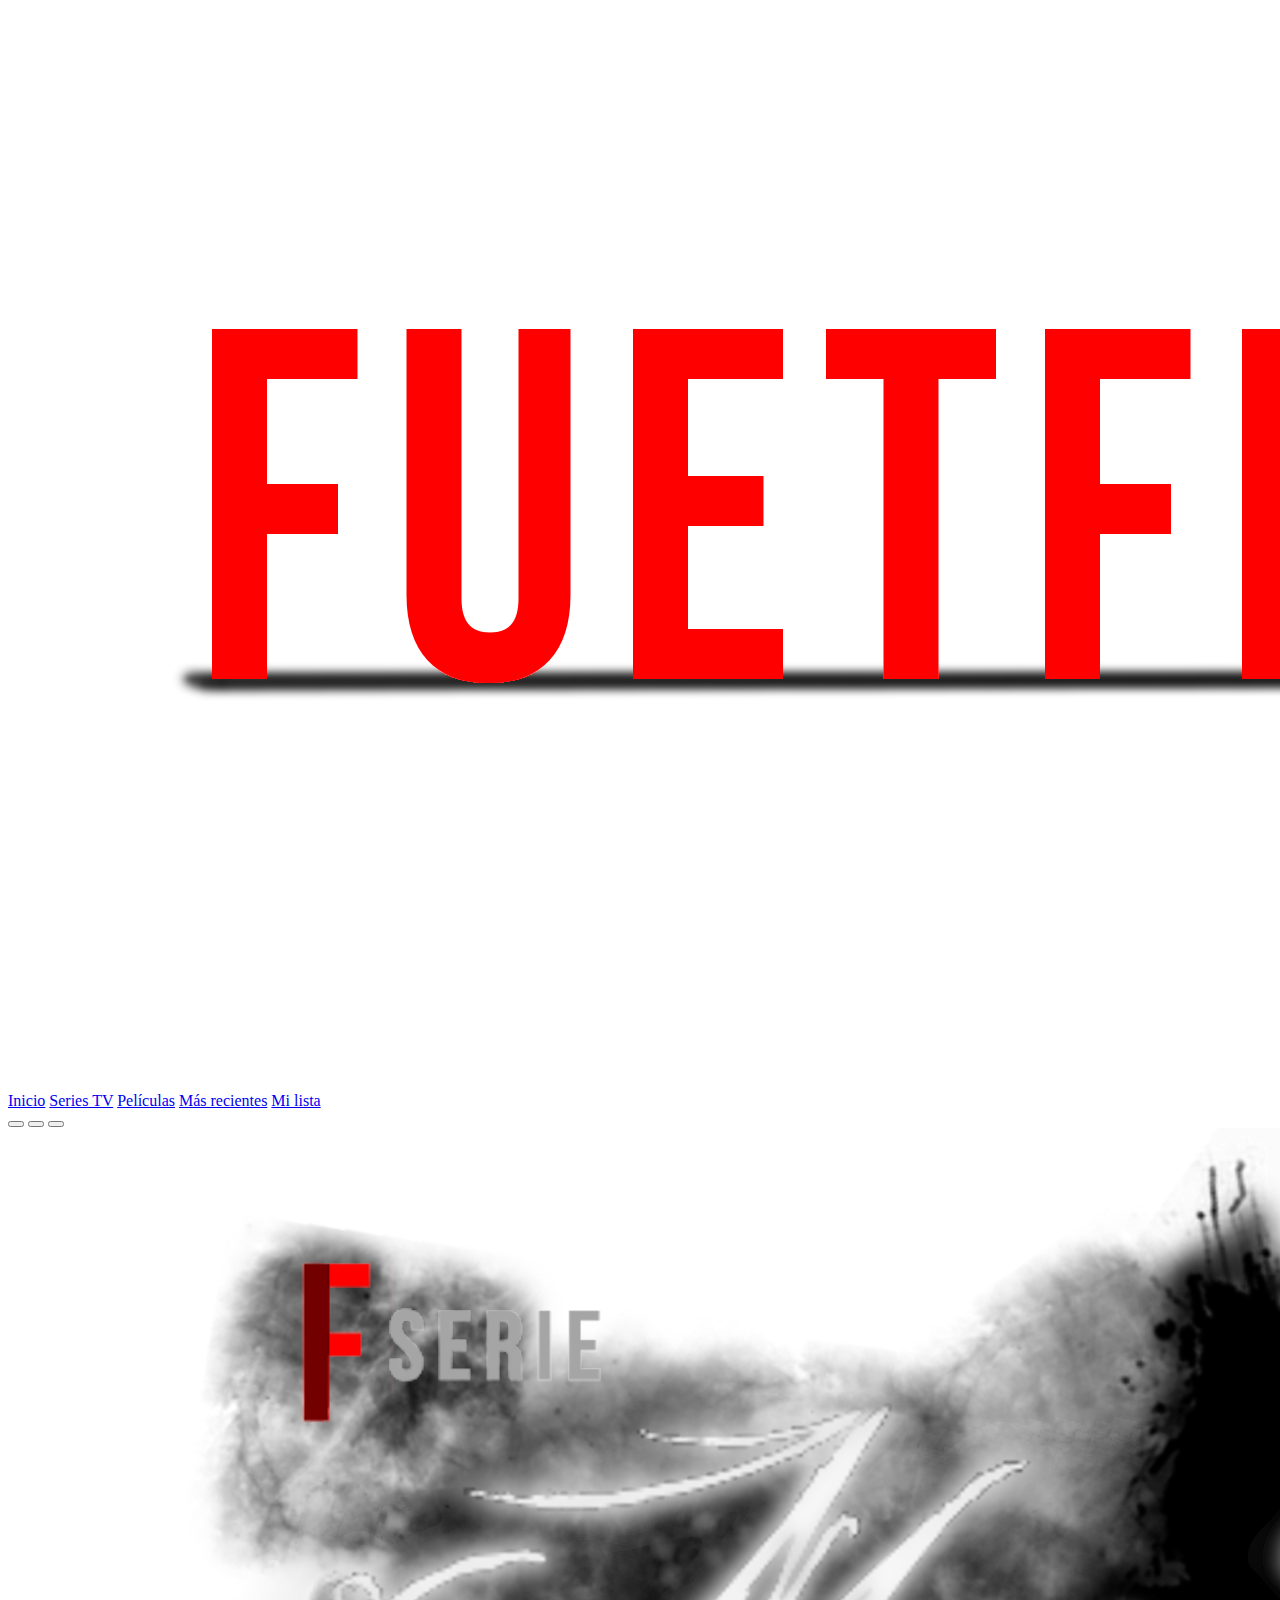
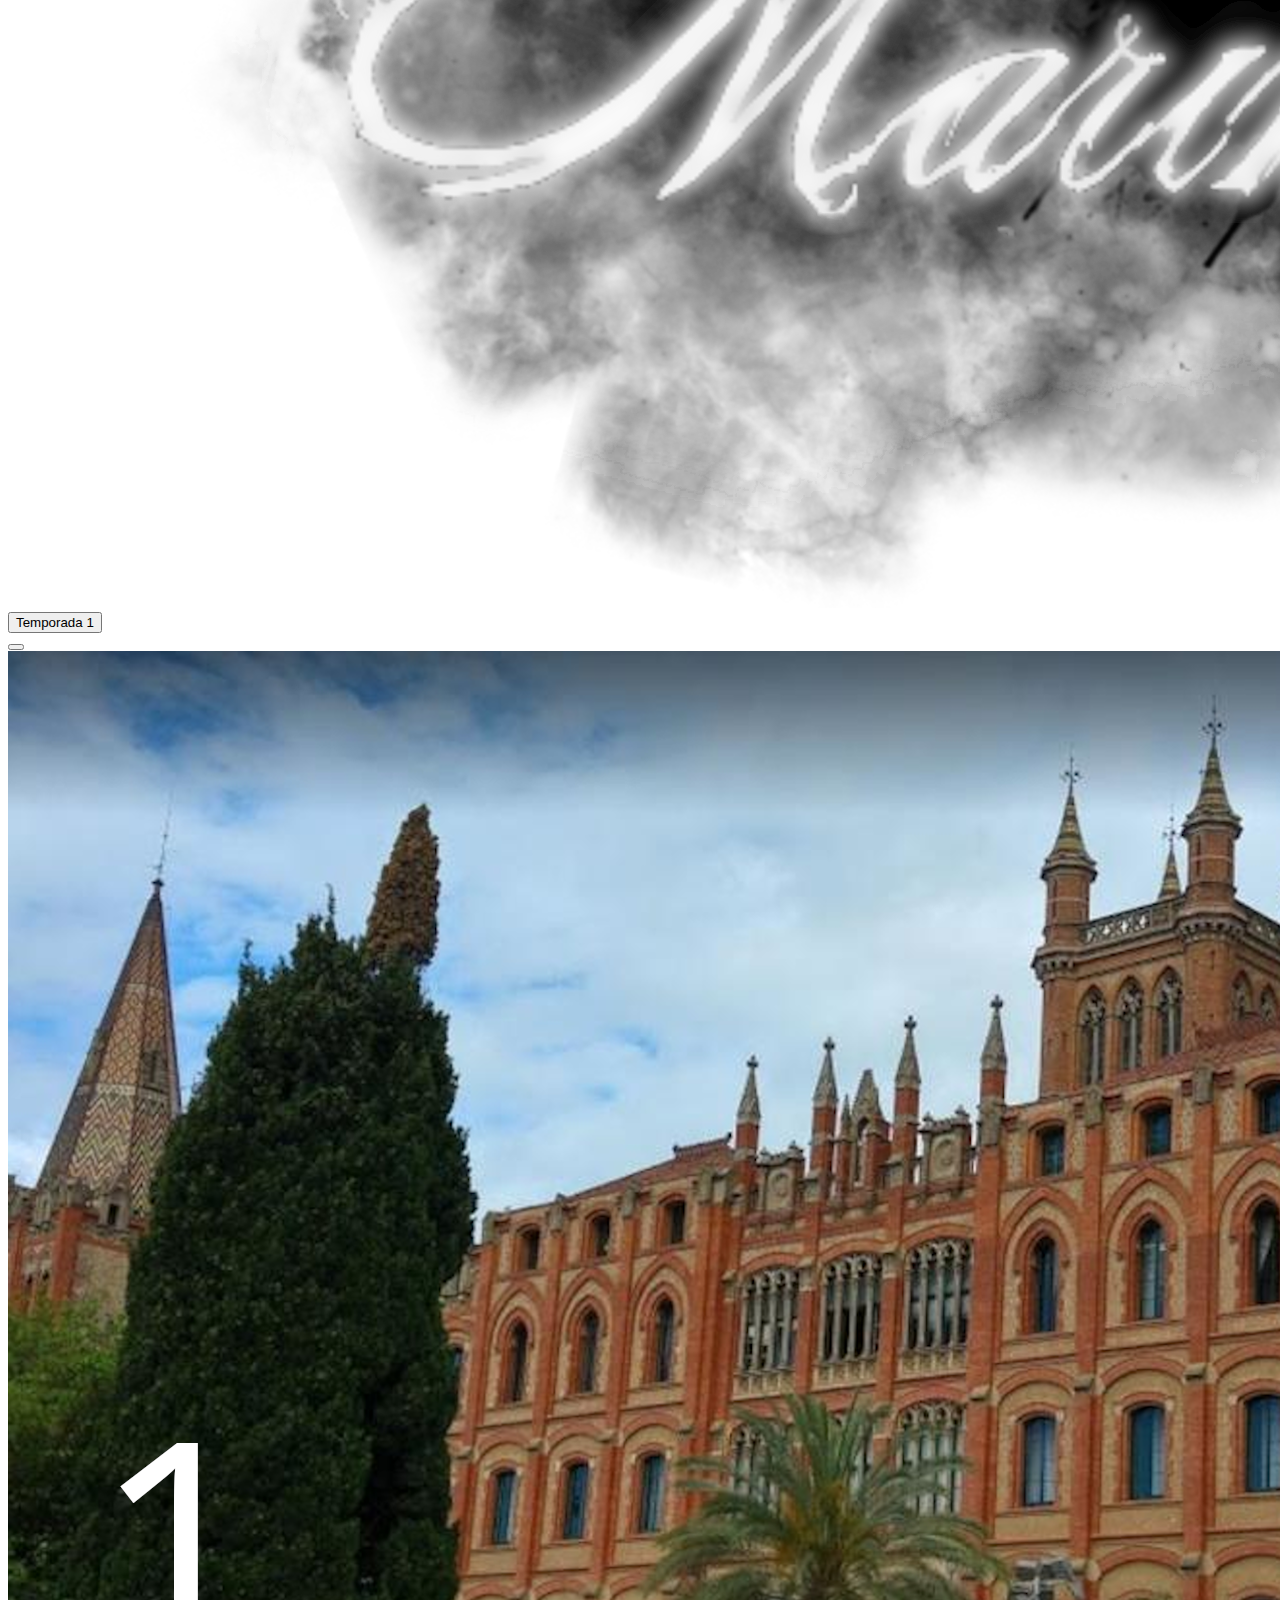
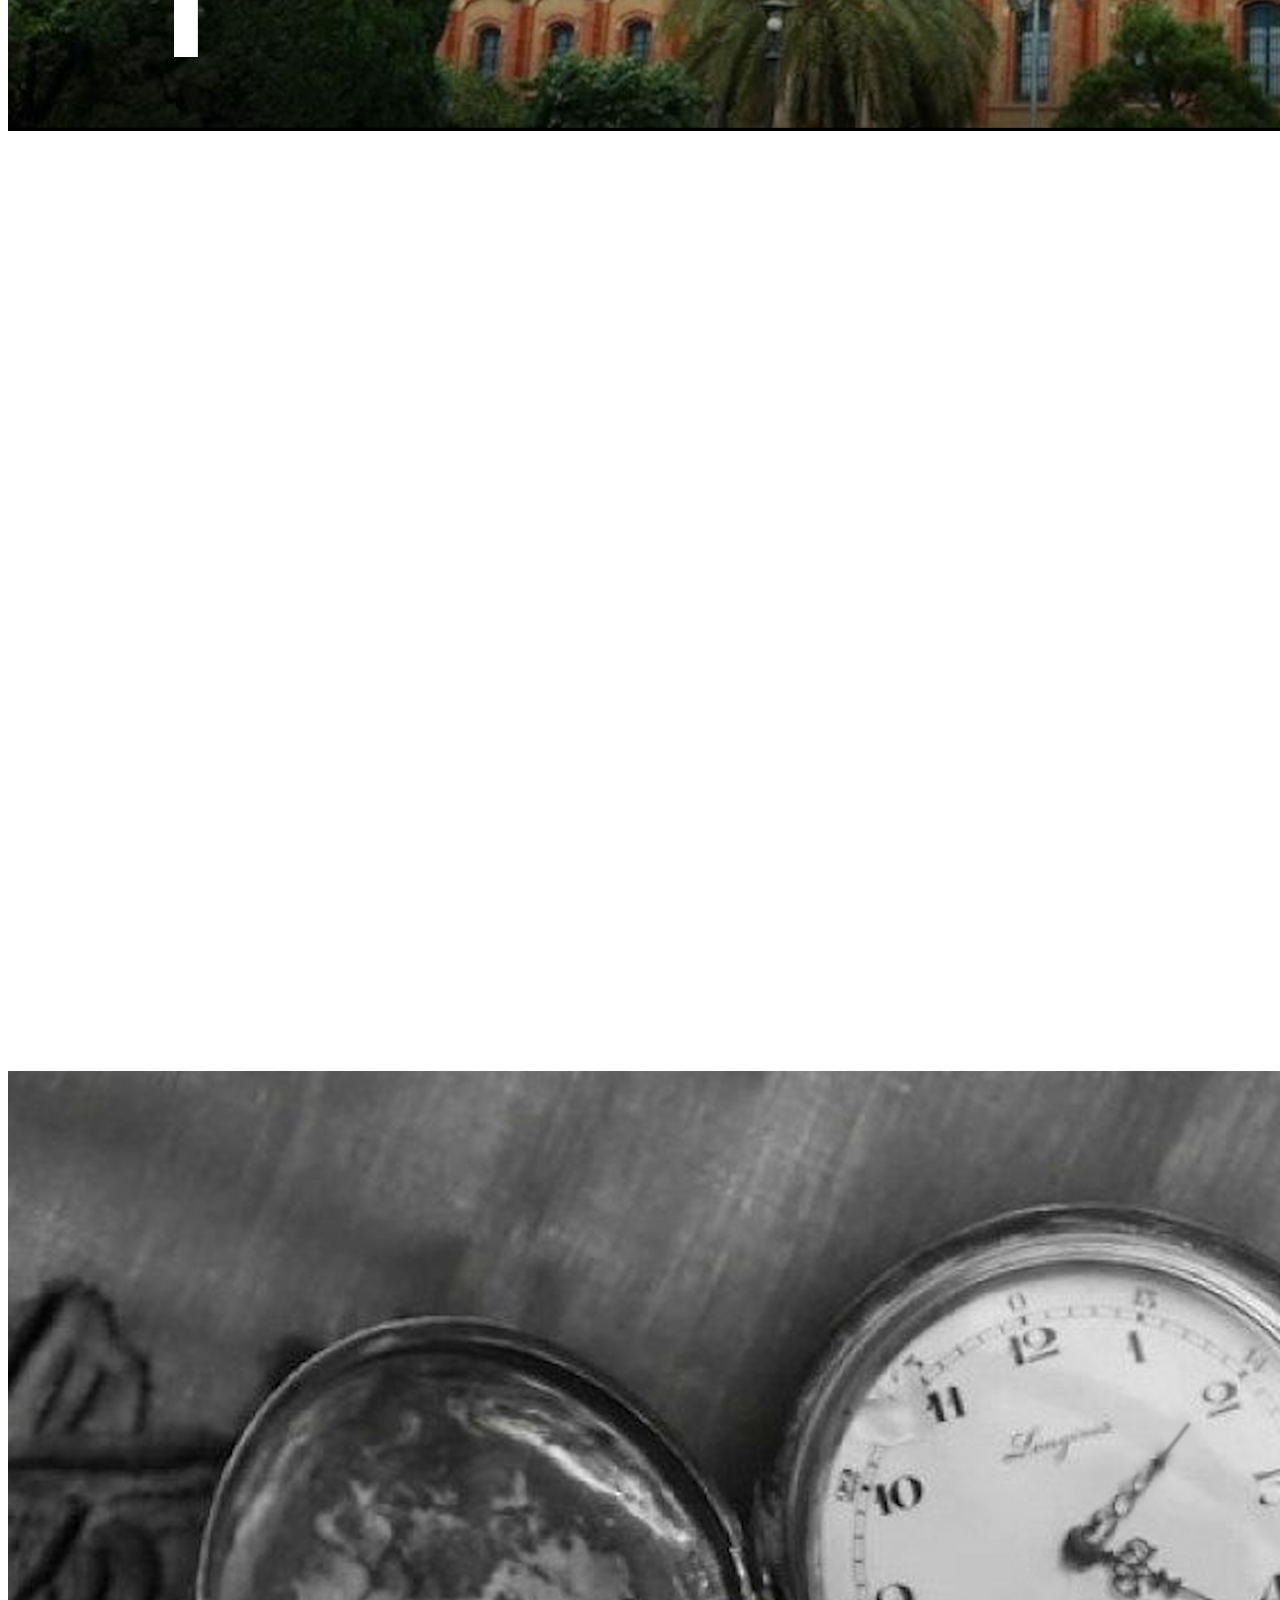
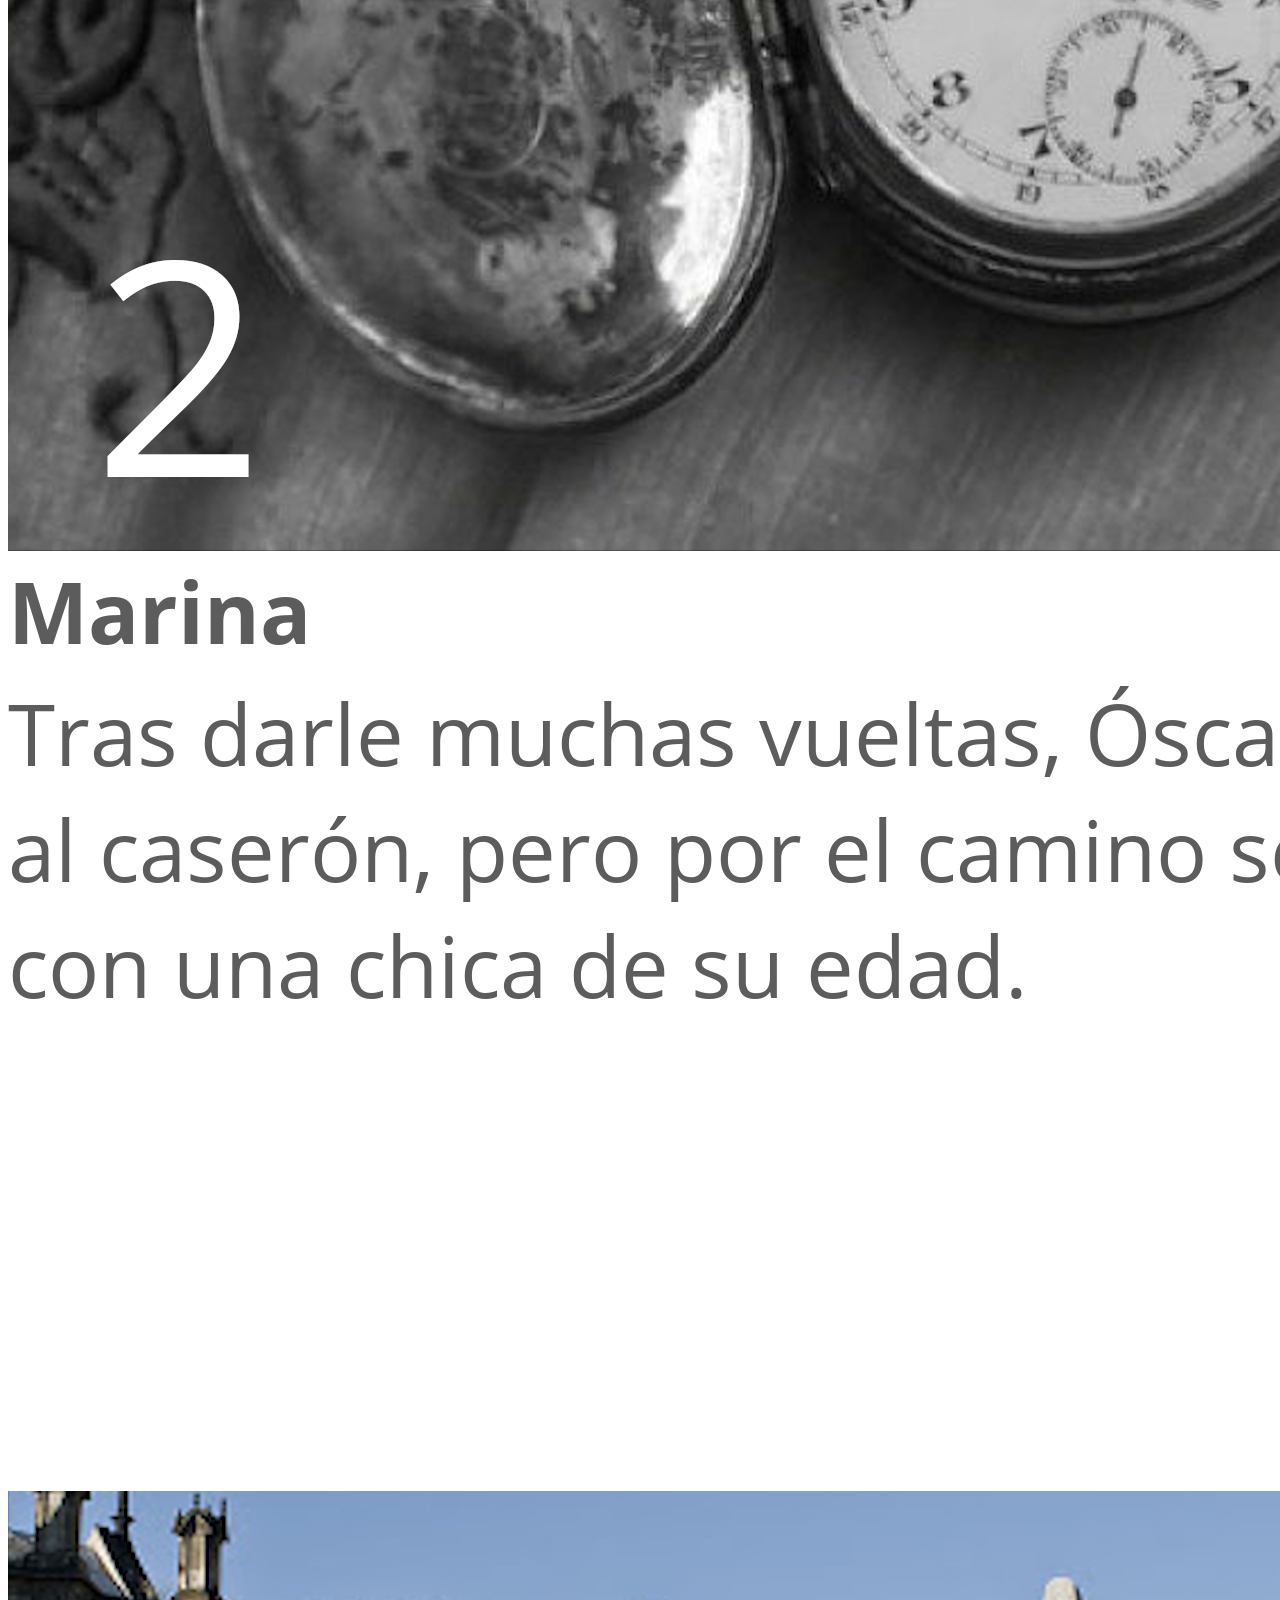
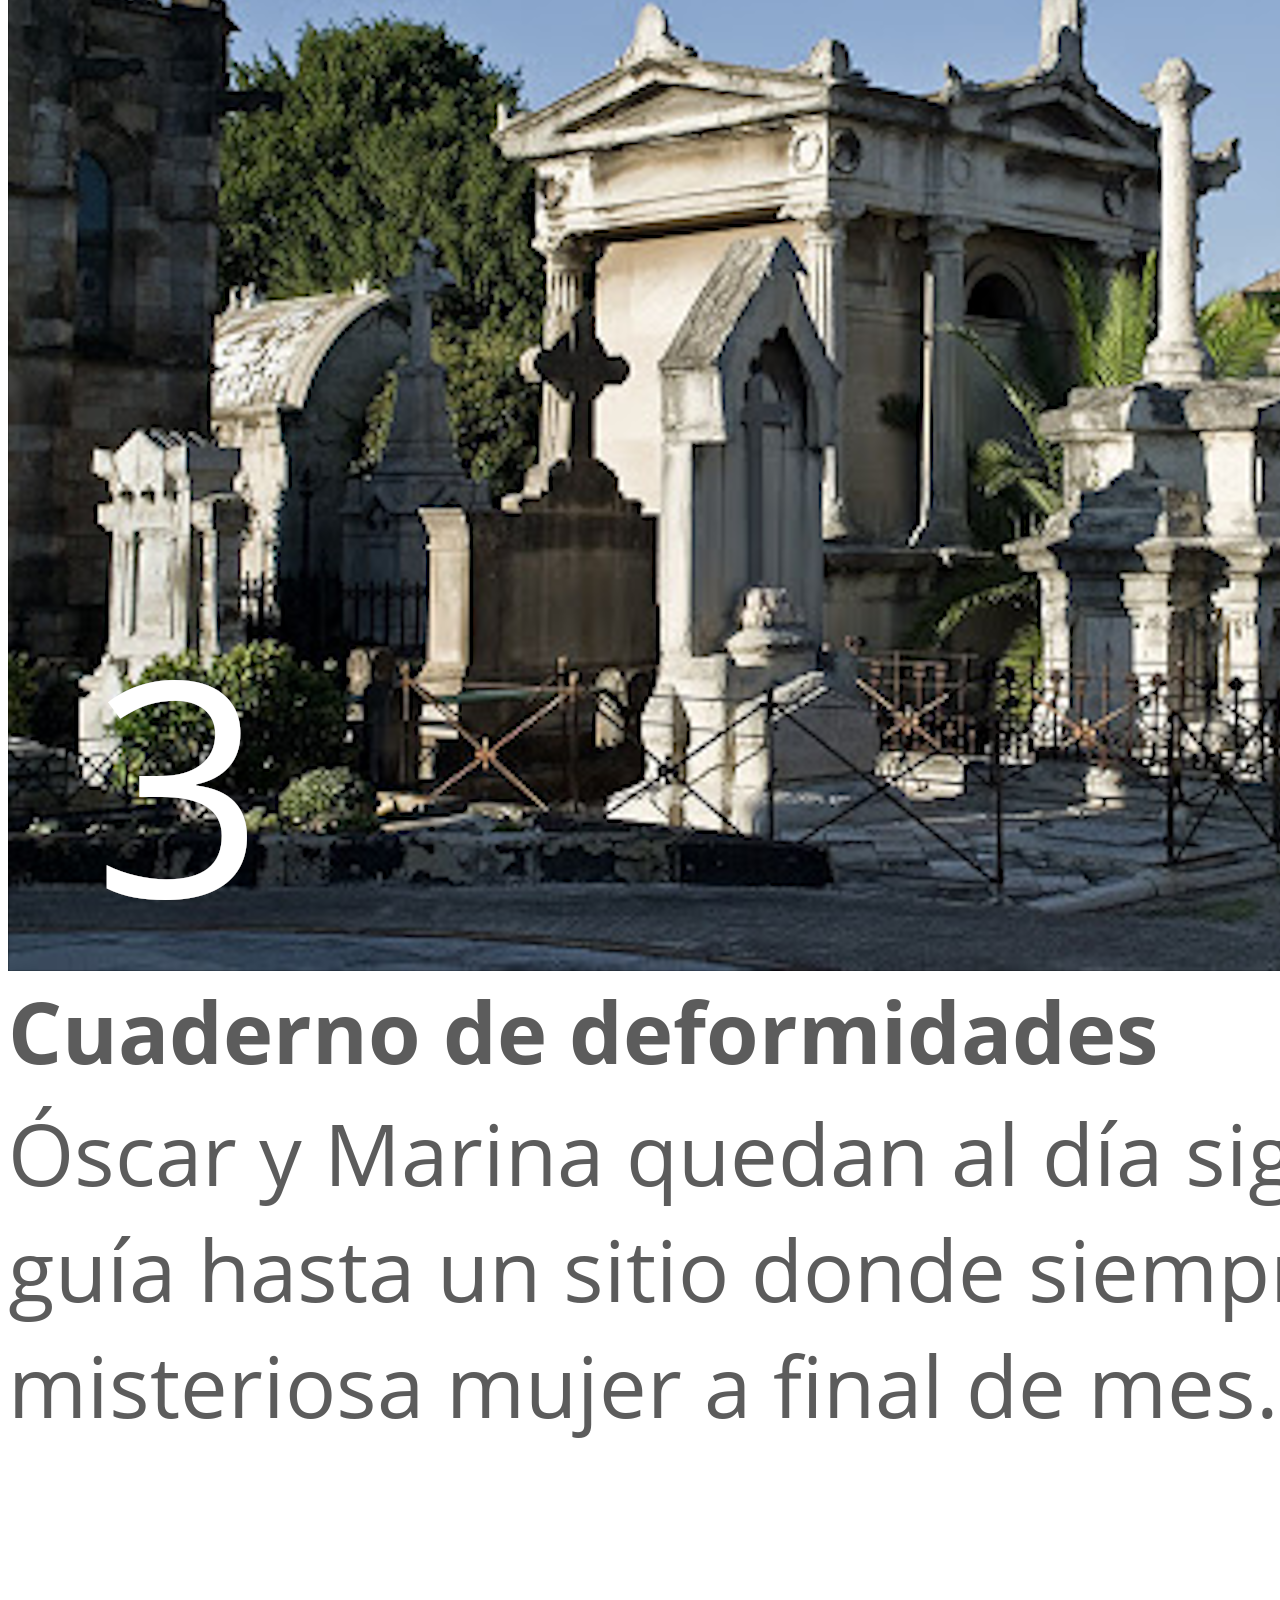
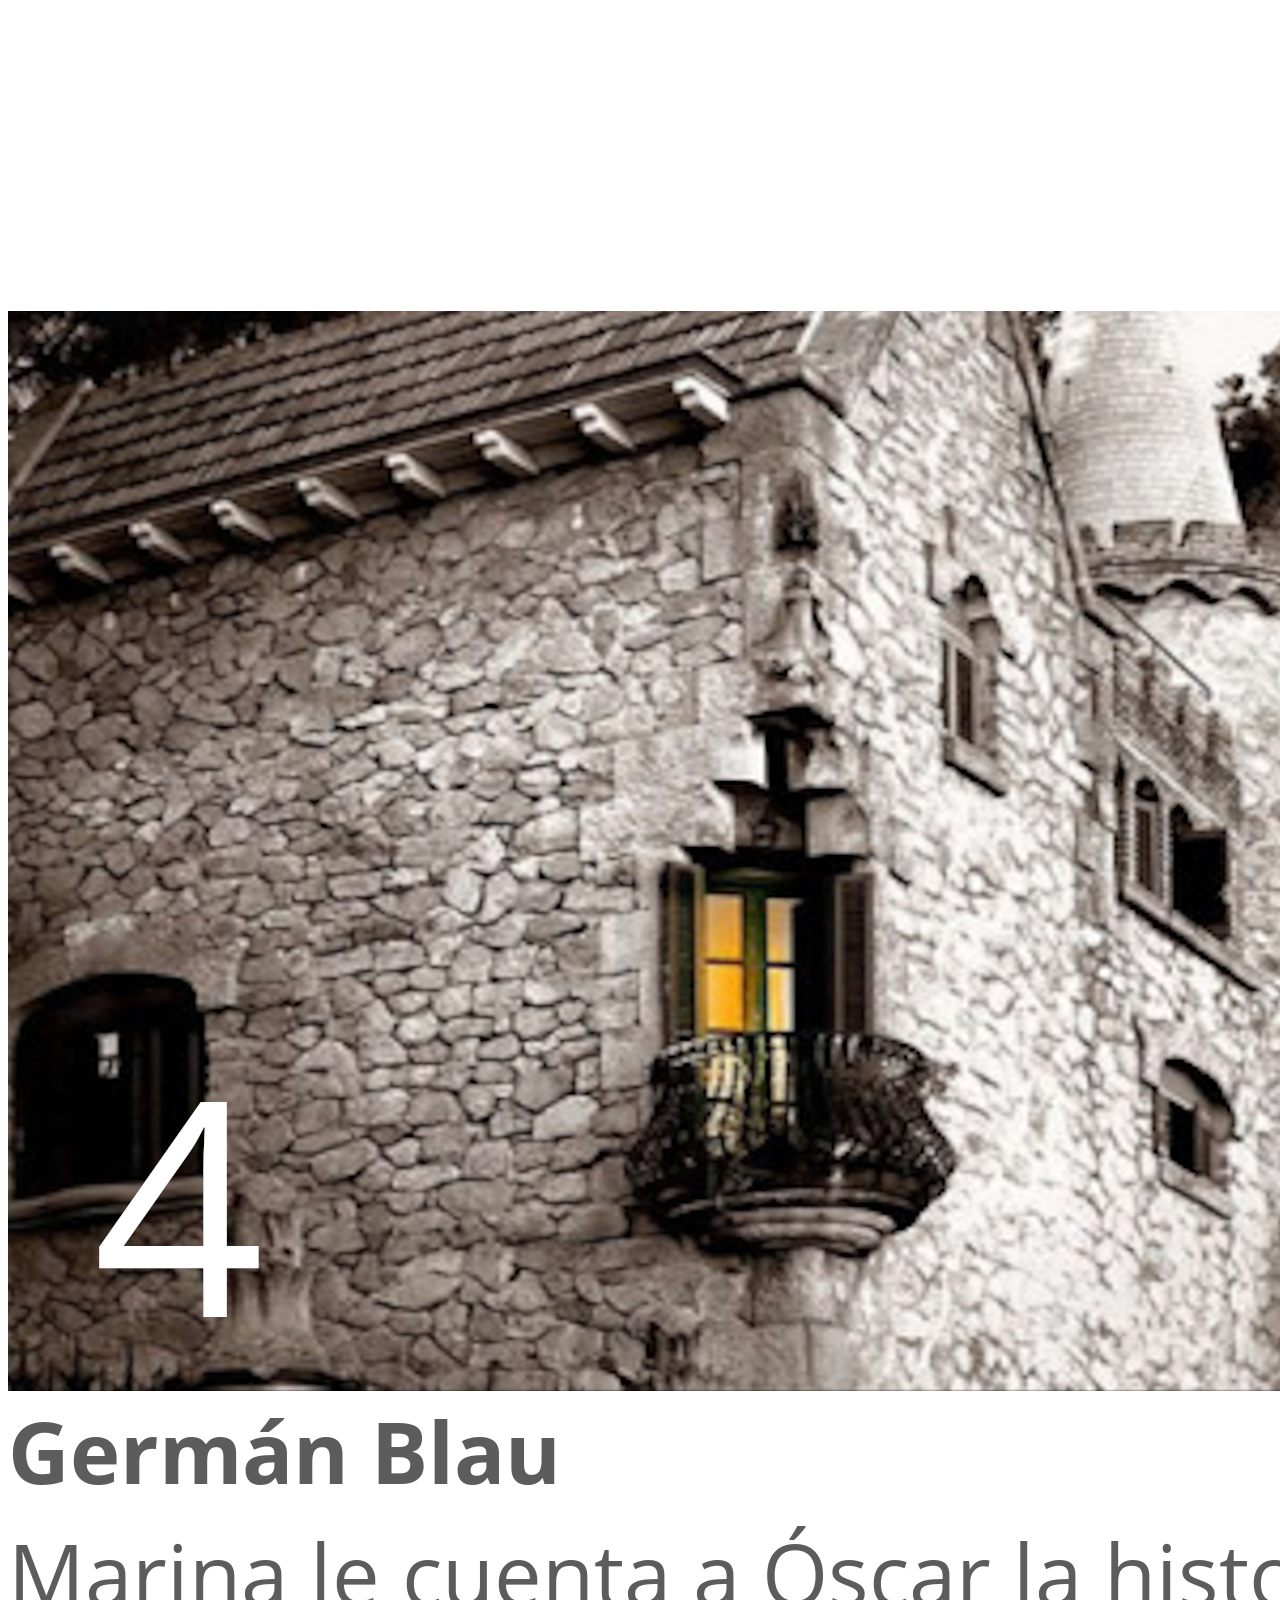
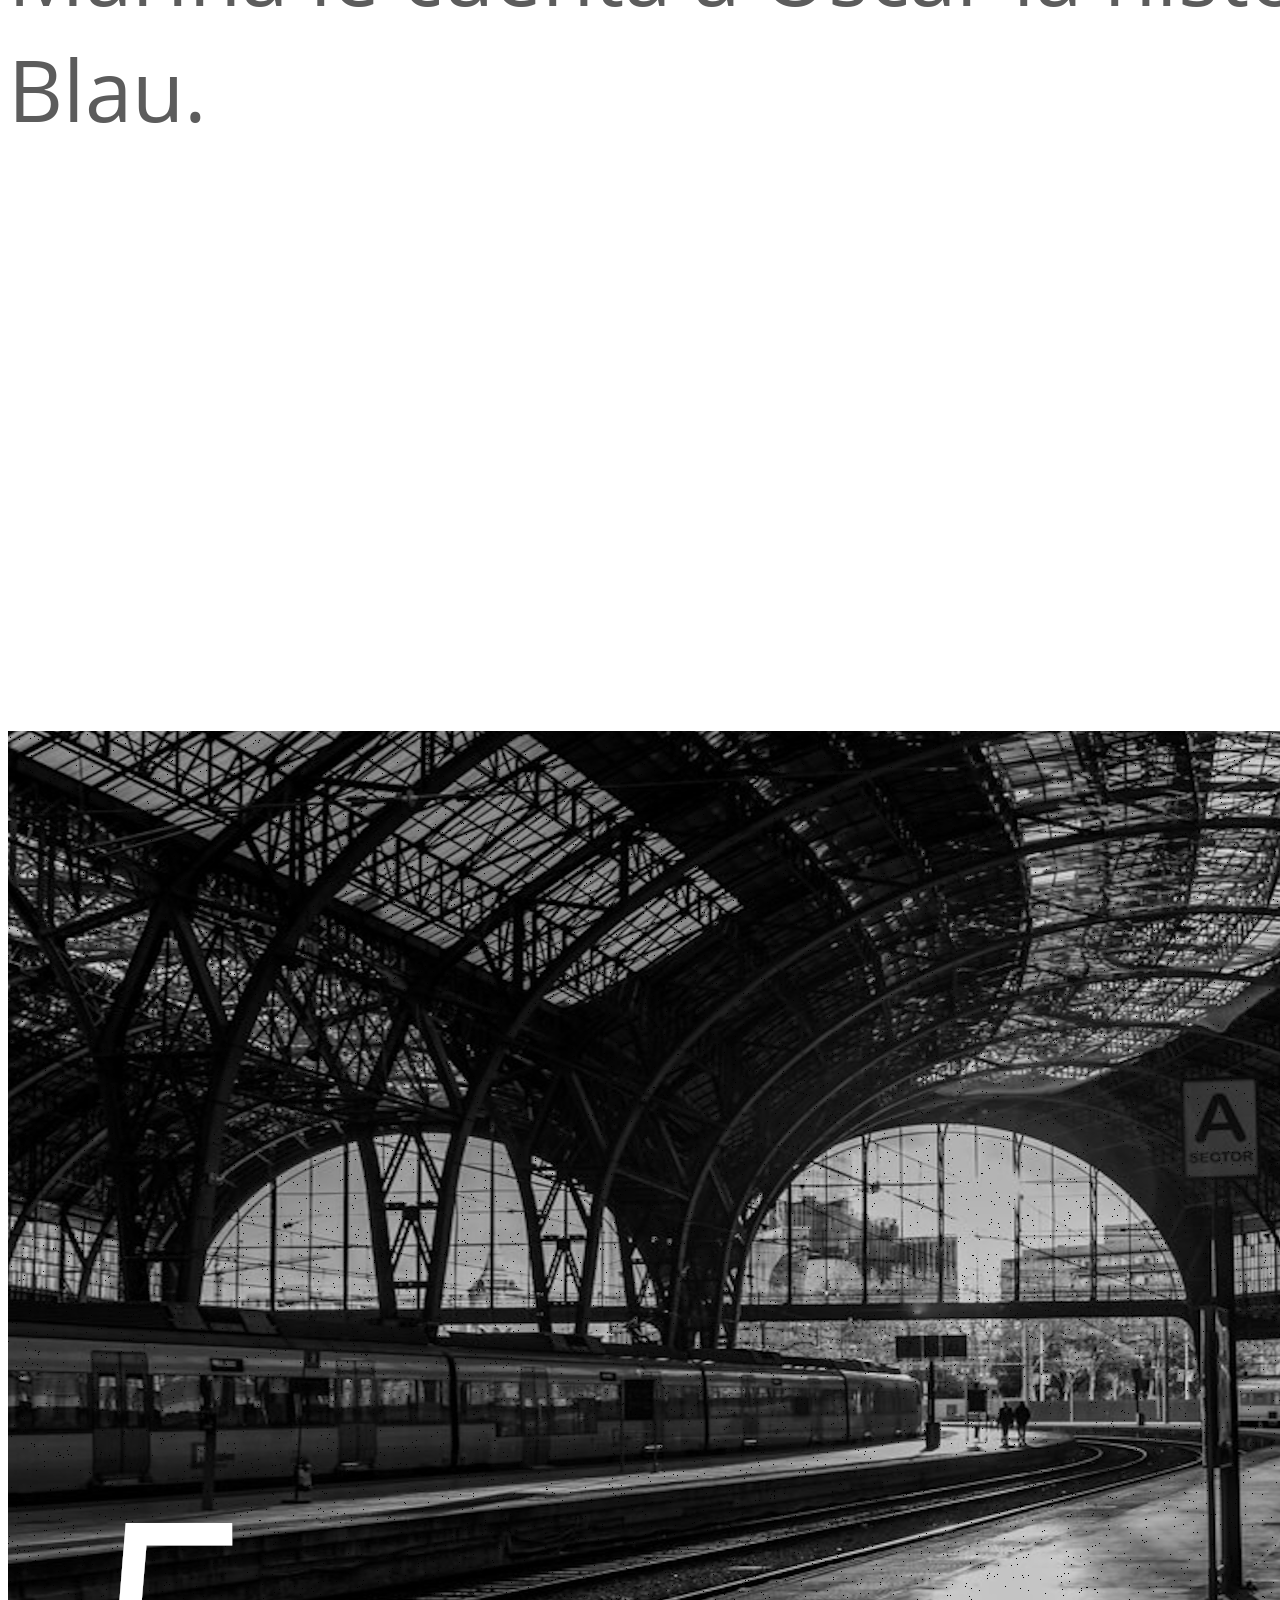
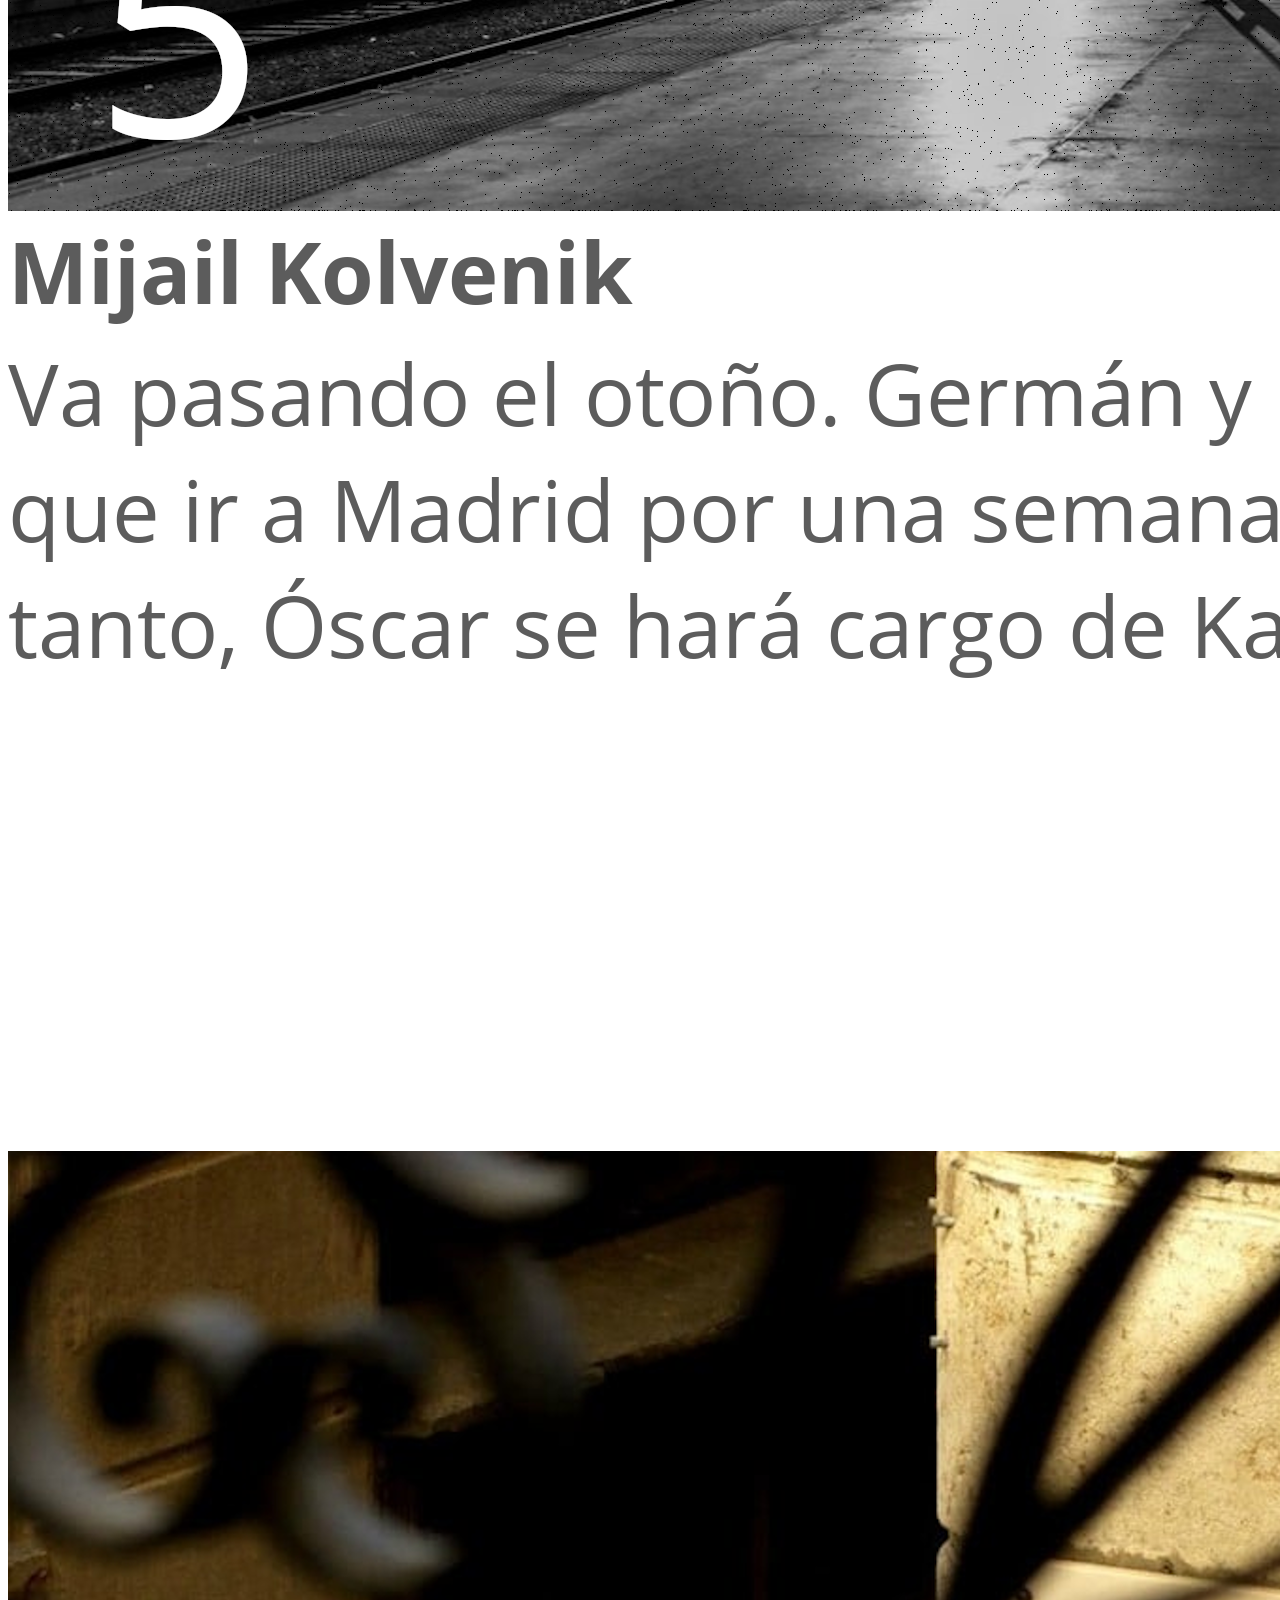
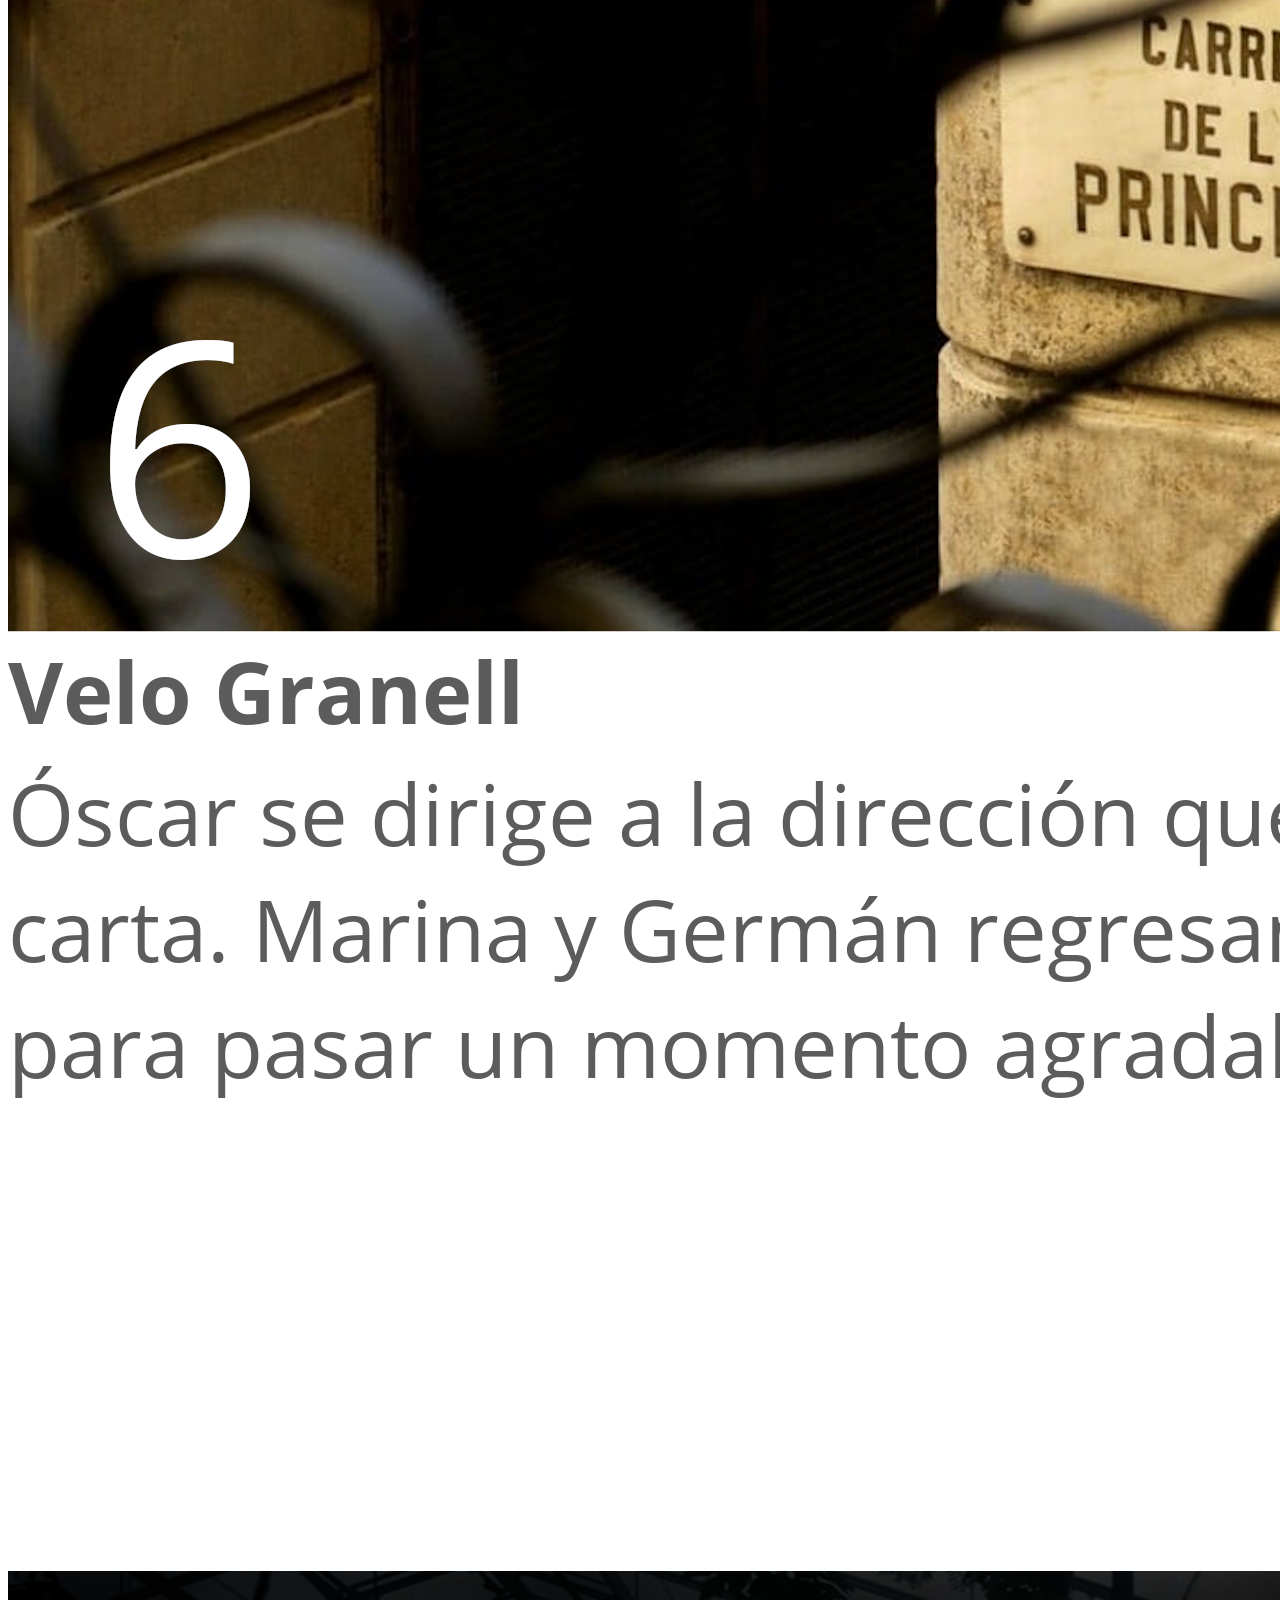
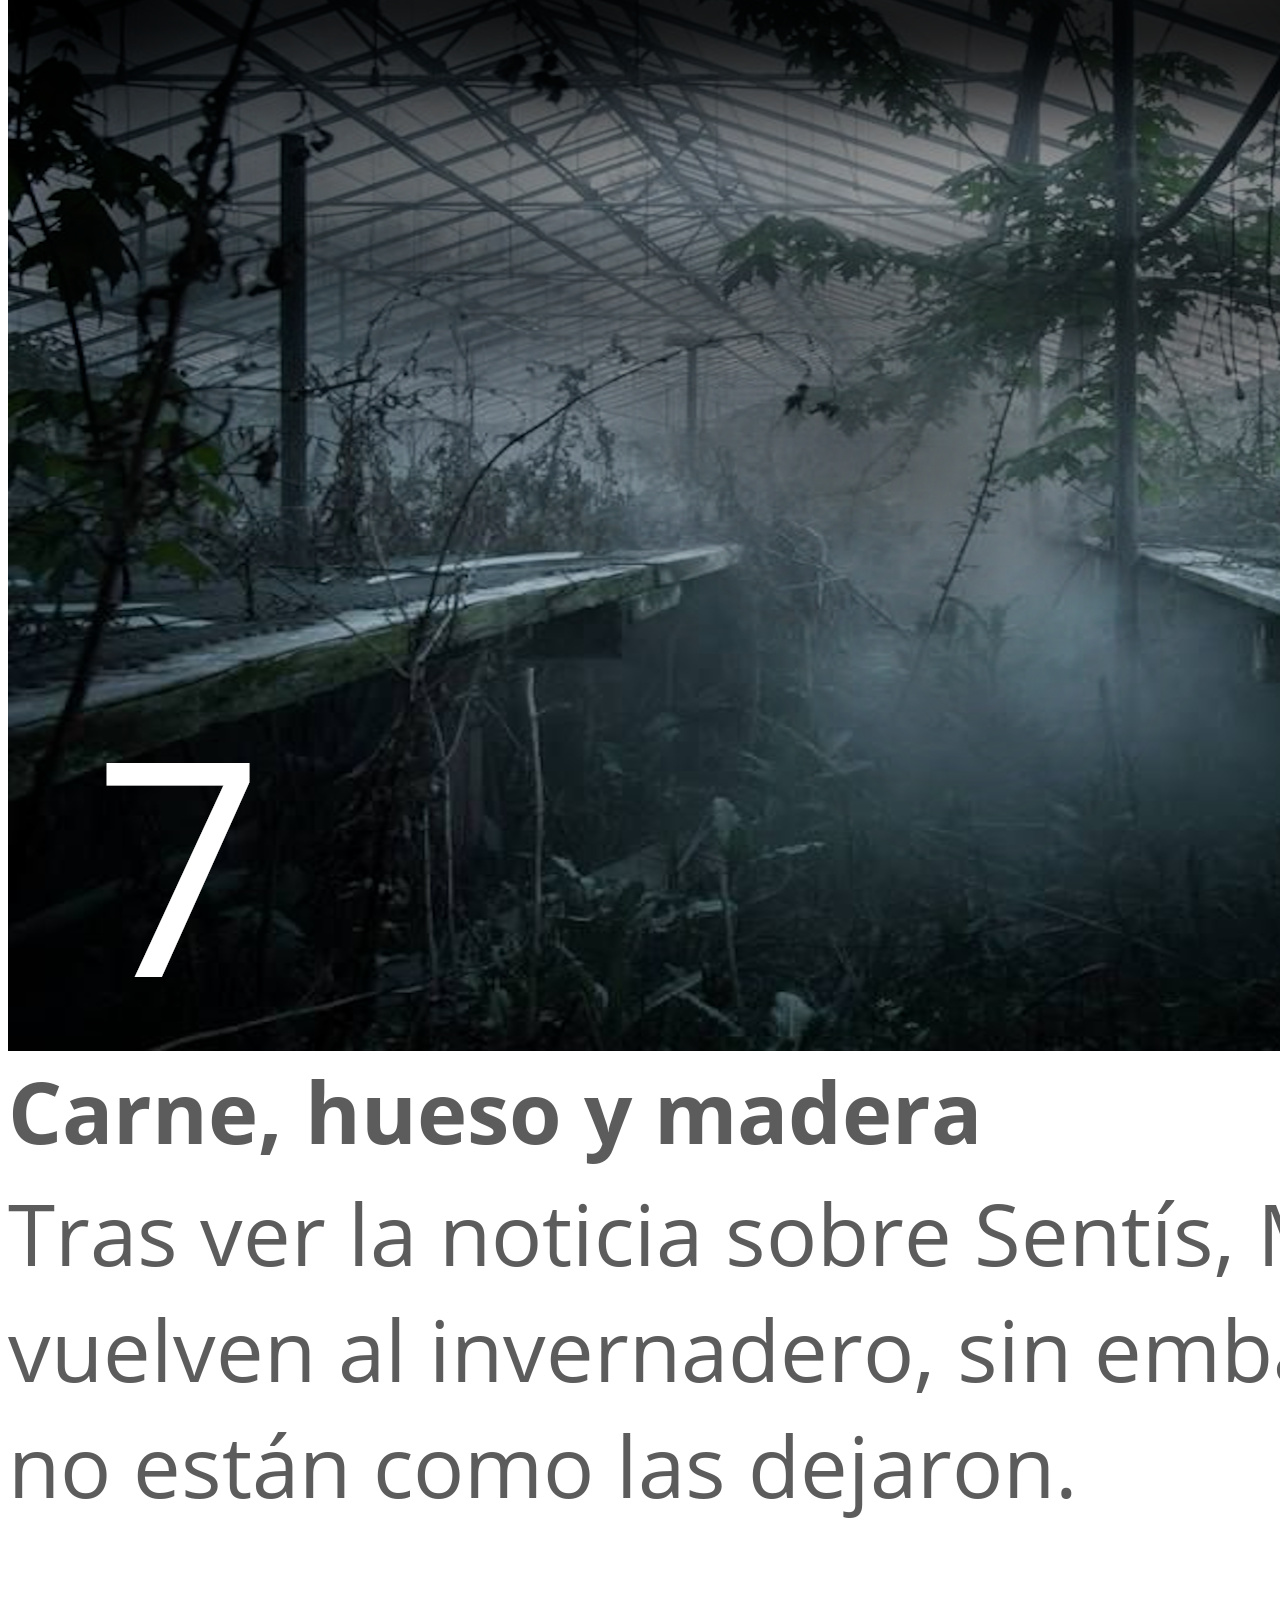
==== episodios.html @ 3a5ef13e "first commit" ====
<!DOCTYPE html>
<html lang="en">
    <head>
        <meta charset="UTF-8">
        <meta name="viewport" content="width=device-width, initial-scale=1.0">
        <title>Fuetflix</title>
        <link rel="stylesheet" href="css/estilos.css">
        <link rel="icon" href="img/favicon.ico">
    </head>
    <body>
        <header>
                <div class="contenedor">
                    <img src="img/Fuetflix.png" class="fuetflix">
                    <nav class="nav1">
                        <a href="inicio.html">Inicio</a>
                        <a class="activo" href="#">Series TV</a>
                        <a href="#">Películas</a>
                        <a href="#">Más recientes</a>
                        <a href="#">Mi lista</a>
                    </nav>
                    <nav>
                        <button role="button" class="boton"><i class="fas fa-search"></i></button>
                        <button role="button" class="boton"><i class="fas fa-gift"></i></button>
                        <button role="button" class="boton"><i class="fas fa-bell"></i></button>
                    </nav>
                </div>
        </header>
        <main>
            <div class="episodios">
                <div class=contenedor>
                    <img src="img/TituloMarina2.png">
                    <nav>
                        <a href="#"><button role="button" class="boton">Temporada 1<i class="fas fa-sort-down"></i></button></a>
                    </nav>
                    <div class="episodios-contenedor">
                        <div class="contenedor-principal">
                            <button role="button" id="flecha-izquierda" class="flecha-izquierda"><i class="fas fa-angle-left"></i></button>
            
                            <div class="contenedor-carousel">
                                <div class="carousel">
                                    <div class="capitulo">
                                        <a href="#"><img src="img/1.png" alt=""></a>
                                    </div>
                                    <div class="capitulo">
                                        <a href="#"><img src="img/2.png" alt=""></a>
                                    </div>
                                    <div class="capitulo">
                                        <a href="#"><img src="img/3.png" alt=""></a>
                                    </div>
                                    <div class="capitulo">
                                        <a href="#"><img src="img/4.png" alt=""></a>
                                    </div>
                                    <div class="capitulo">
                                        <a href="#"><img src="img/5.png" alt=""></a>
                                    </div>
                                    <div class="capitulo">
                                        <a href="#"><img src="img/6.png" alt=""></a>
                                    </div>
                                    <div class="capitulo">
                                        <a href="#"><img src="img/7.png" alt=""></a>
                                    </div>
                                    <div class="capituo">
                                        <a href="#"><img src="img/8.png" alt=""></a>
                                    </div>
                                    <div class="capitulo">
                                        <a href="#"><img src="img/9.png" alt=""></a>
                                    </div>
                                    <div class="capitulo">
                                        <a href="#"><img src="img/10.png" alt=""></a>
                                    </div>
                                    <div class="capitulo">
                                        <a href="#"><img src="img/11.png" alt=""></a>
                                    </div>
                                    <div class="capitulo">
                                        <a href="#"><img src="img/12.png" alt=""></a>
                                    </div>
                                    <div class="capitulo">
                                        <a href="#"><img src="img/13.png" alt=""></a>
                                    </div>
                                    <div class="capitulo">
                                        <a href="#"><img src="img/14.png" alt=""></a>
                                    </div>
                                    <div class="capitulo">
                                        <a href="#"><img src="img/15.png" alt=""></a>
                                    </div>
                                </div>
                            </div>
            
                            <button role="button" id="flecha-derecha" class="flecha-derecha"><i class="fas fa-angle-right"></i></button>
                        </div>
                    </div>

                    <nav class="navegacion">
                        <ul>
                            <li><a href="masinformacion.html">MÁS INFORMACIÓN</a></li>
                            <li><a class= "activo "href="#">EPISODIOS</a></li>
                            <li><a href="trailer.html">TRÁILER</a></li>
                            <li><a href="similares.html">SIMILARES</a></li>
                            <li><a href="detalles.html">DETALLES</a></li>
                        </ul>
                    </nav>
                </div>
            </div>   
            <div class="peliculas-recomendadas contenedor">
                <div class="contenedor-titulo-controles">
                    <h3>Películas Recomendadas</h3>
                    <div class="indicadores"></div>
                </div>
    
                <div class="contenedor-principal">
                    <button role="button" id="flecha-izquierda" class="flecha-izquierda"><i class="fas fa-angle-left"></i></button>
    
                    <div class="contenedor-carousel">
                        <div class="carousel">
                            <div class="pelicula">
                                <a href="#"><img src="img/1917.jpg" alt=""></a>
                            </div>
                            <div class="pelicula">
                                <a href="#"><img src="img/badboys.jpg" alt=""></a>
                            </div>
                            <div class="pelicula">
                                <a href="#"><img src="img/starwars.jpg" alt=""></a>
                            </div>
                            <div class="pelicula">
                                <a href="#"><img src="img/lallamadasalvaje.jpg" alt=""></a>
                            </div>
                            <div class="pelicula">
                                <a href="#"><img src="img/cars.jpg" alt=""></a>
                            </div>
                            <div class="pelicula">
                                <a href="#"><img src="img/joker.jpg" alt=""></a>
                            </div>
                            <div class="pelicula">
                                <a href="#"><img src="img/underwater.jpg" alt=""></a>
                            </div>
                            <div class="pelicula">
                                <a href="#"><img src="img/avengers.jpg" alt=""></a>
                            </div>
                            <div class="pelicula">
                                <a href="#"><img src="img/aladdin.jpg" alt=""></a>
                            </div>
                            <div class="pelicula">
                                <a href="#"><img src="img/harrypotter.jpg" alt=""></a>
                            </div>
                            <div class="pelicula">
                                <a href="#"><img src="img/johnwick.jpg" alt=""></a>
                            </div>
                            <div class="pelicula">
                                <a href="#"><img src="img/hobbit.jpg" alt=""></a>
                            </div>
                            
                        </div>
                    </div>
    
                    <button role="button" id="flecha-derecha" class="flecha-derecha"><i class="fas fa-angle-right"></i></button>
                </div>
            </div>
            <div class="peliculas-recomendadas contenedor">
                <div class="contenedor-titulo-controles">
                    <h3>Series Recomendadas</h3>
                    <div class="indicadores"></div>
                </div>
                <div class="contenedor-principal">
                    <button role="button" id="flecha-izquierda" class="flecha-izquierda"><i class="fas fa-angle-left"></i></button>
    
                    <div class="contenedor-carousel">
                        <div class="carousel">
                            <div class="pelicula">
                                <a href="#"><img src="img/got.jpg" alt=""></a>
                            </div>
                            <div class="pelicula">
                                <a href="#"><img src="img/money.jpg" alt=""></a>
                            </div>
                            <div class="pelicula">
                                <a href="#"><img src="img/friends.jpg" alt=""></a>
                            </div>
                            <div class="pelicula">
                                <a href="#"><img src="img/breaking.jpg" alt=""></a>
                            </div>
                            <div class="pelicula">
                                <a href="#"><img src="img/blackmirror.jpg" alt=""></a>
                            </div>
                            <div class="pelicula">
                                <a href="#"><img src="img/vikings.jpg" alt=""></a>
                            </div>
                            <div class="pelicula">
                                <a href="#"><img src="img/mandalorian.jpg" alt=""></a>
                            </div>
                            <div class="pelicula">
                                <a href="#"><img src="img/doctor.jpg" alt=""></a>
                            </div>
                            <div class="pelicula">
                                <a href="#"><img src="img/house.jpg" alt=""></a>
                            </div>
                            <div class="pelicula">
                                <a href="#"><img src="img/perdidos.jpg" alt=""></a>
                            </div>
                            <div class="pelicula">
                                <a href="#"><img src="img/chernobyl.jpg" alt=""></a>
                            </div>
                            <div class="pelicula">
                                <a href="#"><img src="img/sesamo.jpg" alt=""></a>
                            </div>                      
                        </div>
                    </div>
                    <button role="button" id="flecha-derecha" class="flecha-derecha"><i class="fas fa-angle-right"></i></button>
                </div>
            </div>          
        </main>
        <script src="https://kit.fontawesome.com/f183581cb4.js" crossorigin="anonymous"></script>
        <script src="main.js"></script>
    </body>
</html>
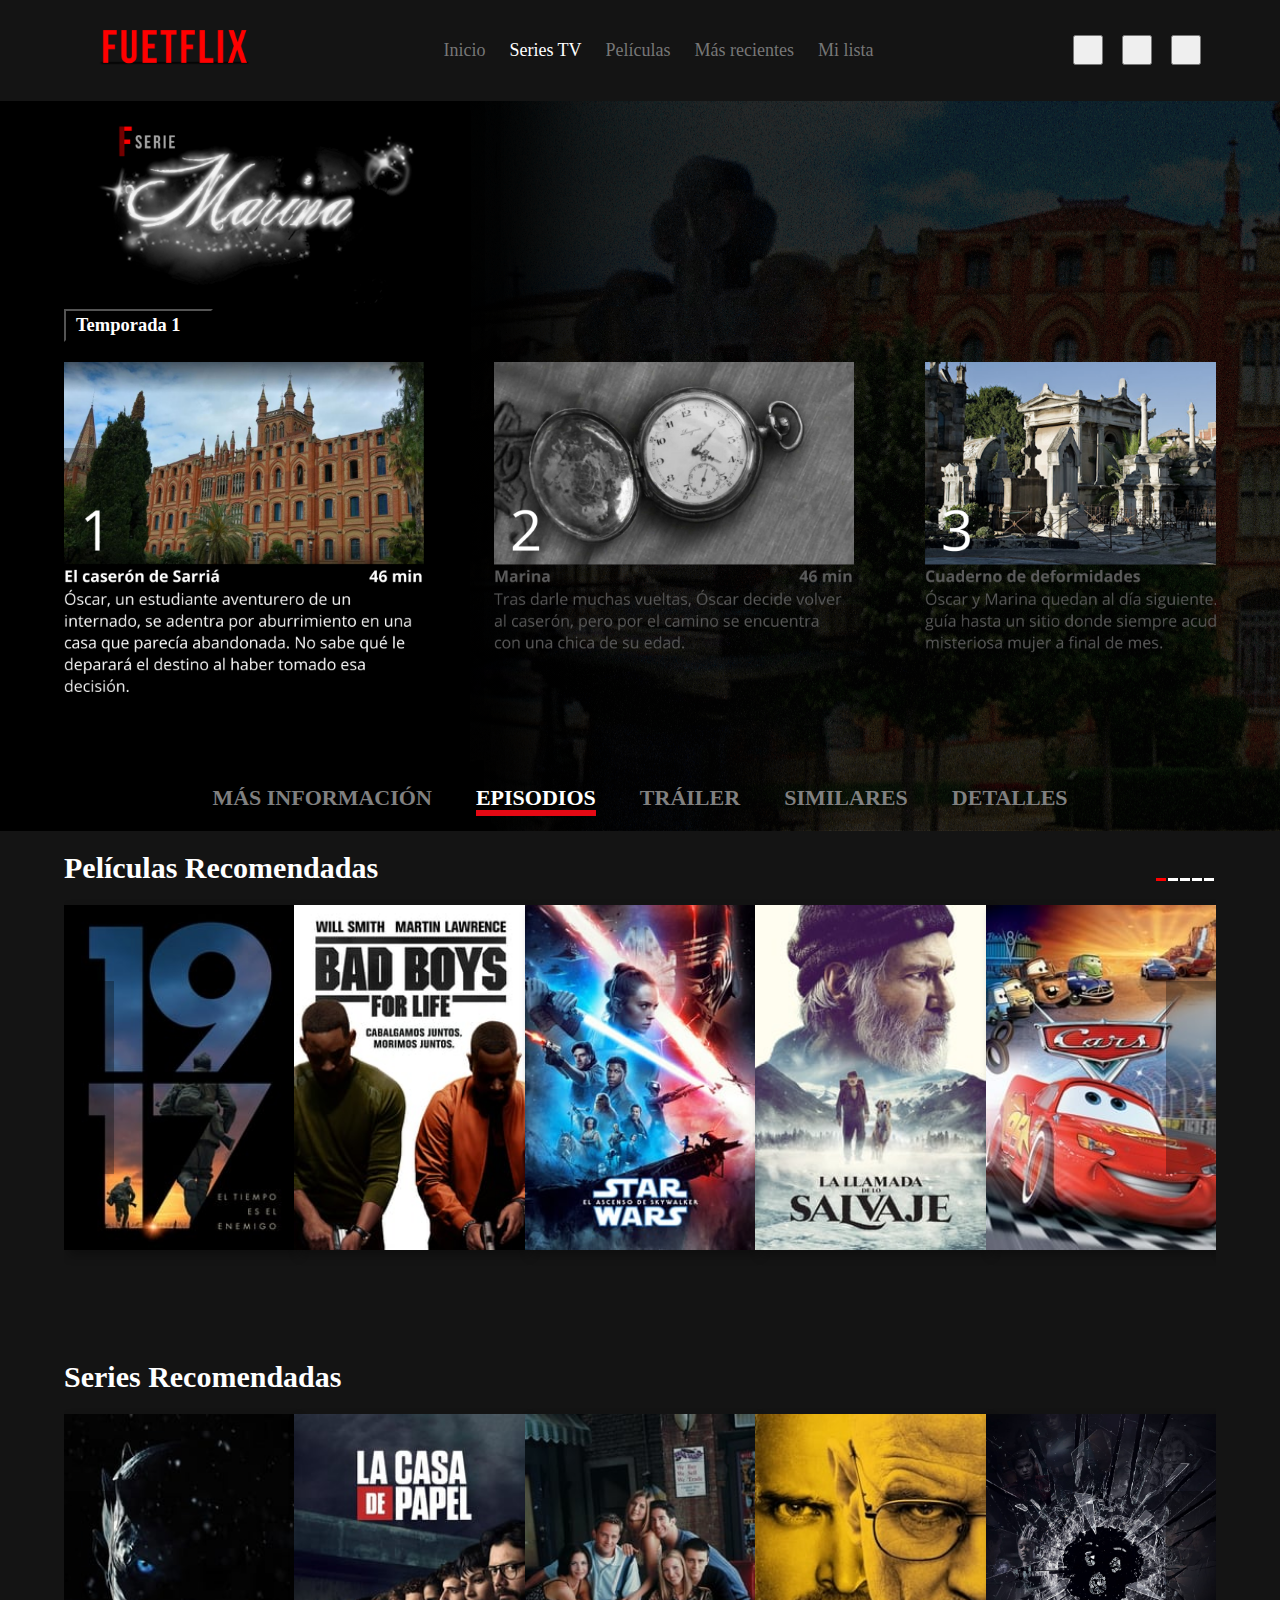
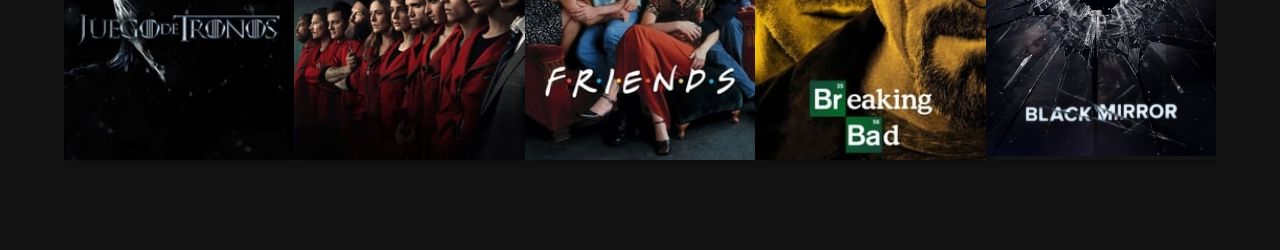
==== commit c7e747de: "Update episodios.html" ====
--- a/episodios.html
+++ b/episodios.html
@@ -4,7 +4,7 @@
         <meta charset="UTF-8">
         <meta name="viewport" content="width=device-width, initial-scale=1.0">
         <title>Fuetflix</title>
-        <link rel="stylesheet" href="css/estilos.css">
+        <link rel="stylesheet" href="estilos.css">
         <link rel="icon" href="img/favicon.ico">
     </head>
     <body>
@@ -12,7 +12,7 @@
                 <div class="contenedor">
                     <img src="img/Fuetflix.png" class="fuetflix">
                     <nav class="nav1">
-                        <a href="inicio.html">Inicio</a>
+                        <a href="index.html">Inicio</a>
                         <a class="activo" href="#">Series TV</a>
                         <a href="#">Películas</a>
                         <a href="#">Más recientes</a>
@@ -210,4 +210,4 @@
         <script src="https://kit.fontawesome.com/f183581cb4.js" crossorigin="anonymous"></script>
         <script src="main.js"></script>
     </body>
-</html>+</html>
--- a/estilos.css
+++ b/estilos.css
@@ -0,0 +1,598 @@
+:root {
+    --color: #E50914;
+    --fondo: #141414;
+}
+*{
+    margin: 0;
+    padding: 0;
+    box-sizing: border-box;
+}
+body {
+    background: var(--fondo);
+}
+.contenedor {
+    width: 90%;
+    margin: auto;
+}
+.fuetflix {
+    width: 180px;
+    margin-left: 20px;
+}
+
+header .contenedor {
+    display: flex;
+    justify-content: space-between;
+    align-items: center;
+}
+header nav a {
+    color: #AAAA;
+    font-size: 18px;
+    font-family: "Open Sans";
+    text-decoration: none;
+    margin-right: 20px;
+}
+header nav button {
+    width: 30px;
+    height: 30px;
+    cursor: pointer;
+    margin-right: 15px;
+}
+
+header nav a:hover,
+header nav a.activo {
+    color: white; 
+}
+/*------------Serie Principal------------*/
+
+.serie-principal {
+    font-size: 16.5px;
+    min-height: 40.62em;
+    color: #fff;
+    background: linear-gradient( rgb(0, 0, 0, .50) 0%, rgba(0, 0, 0, .50) 100%), url("img/PosterMarina.png");
+    background-position: center center;
+}
+.serie-principal .contenedor {
+    margin: 0 auto;
+    margin-bottom: 6.25em;
+}
+
+.serie-principal .contenedor img {
+    width: 600px;
+}
+.descripcion {
+    font-size: 1.2em;
+    font-family: "Open Sans", serif;
+    line-height: 1.75em;
+    max-width: 50%;
+    margin-bottom: 0.2em;
+}
+
+.serie-principal .boton{
+    background: rgba(0,0,0, 0.5);
+    border: none;
+    border-radius: 0.31em;
+    padding: 0.93em 1.87em;
+    font-family: "Open Sans", sans-serif;
+    color: #fff;
+    margin-right: 1.25em;
+    cursor: pointer;
+    transition: .3s ease all;
+    font-size: 1.12em;
+}
+.serie-principal .boton i {
+    margin-right:1.25em;
+}
+.serie-principal .boton:hover {
+    background: #fff;
+    color: black;
+}
+/* -------------------Más Información---------------------*/
+.mas-informacion {
+    font-size: 16.5px;
+    min-height: 40.62em;
+    color: #fff;
+    background: linear-gradient( rgb(0, 0, 0, .50) 0%, rgba(0, 0, 0, .50) 100%), url("img/PosterMarina2.png");
+    background-position: center center;
+}
+
+.mas-informacion .contenedor {
+    margin: 0 auto;
+    margin-bottom: 6.25em;
+}
+.mas-informacion .contenedor img {
+    width: 450px;
+}
+.mas-informacion .contenedor .caracteristicas li{
+    list-style: none;
+    display: inline-block;
+    font: bold;
+    font-family: "Open Sans";
+    font-weight: bold;
+    font-size: 20px;
+    padding: 10px;
+}
+.novedad {
+    color: rgb(27, 199, 27);
+}
+.mas-informacion .descripcion {
+    font-size: 1em;
+    font-family: "Open Sans", serif;
+    line-height: 1.75em;
+    max-width: 50%;
+    margin-bottom: 0.55em;
+}
+.mas-informacion .boton{
+    background: white;
+    border: none;
+    border-radius: 0.31em;
+    padding: 0.93em 1.87em;
+    font-family: "Open Sans", sans-serif;
+    font-weight: bold;
+    color:black;
+    margin-right: 1.25em;
+    cursor: pointer;
+    transition: .3s ease all;
+    font-size: 1.12em;
+}
+.mas-informacion .boton i {
+    margin-right:1.25em;
+}
+.mas-informacion .boton:hover {
+    background: grey;
+    color: black;
+}
+.mas-informacion .boton2{
+    background: grey;
+    border: none;
+    border-radius: 0.31em;
+    padding: 0.93em 1.87em;
+    font-family: "Open Sans", sans-serif;
+    font-weight: bold;
+    color:white;
+    margin-right: 1.25em;
+    cursor: pointer;
+    transition: .3s ease all;
+    font-size: 1.12em;
+}
+.mas-informacion .boton2 i {
+    margin-right:1.25em;
+}
+.mas-informacion .boton2:hover {
+    background: #3d3d3d;
+}
+.mas-informacion article{
+    margin-top: 10px;
+    font-size: 1em;
+    font-family: "Open Sans";
+    line-height: 1.75em;
+    max-width: 50%;
+}
+article a {
+    color: grey;
+    text-decoration: none;
+}
+article a:hover {
+    text-decoration: underline;
+}
+.mas-informacion .navegacion {
+    margin-top: 60px;
+    text-align: center;
+}
+.mas-informacion .navegacion li {
+    display: inline-block;
+    font-family: "Open Sans";
+    font-weight: bold;
+    font-size: 22px;
+    padding: 20px;
+}
+.mas-informacion .navegacion a{
+    text-decoration: none;
+    color:grey;
+}
+.mas-informacion .navegacion a:hover{
+    color: white;
+}
+.mas-informacion .navegacion .activo{
+    color: white;
+    border-bottom: 6px solid #E50914;
+}
+/* ----------Episodios------------*/
+.episodios {
+    font-size: 16.5px;
+    min-height: 40.62em;
+    color: #fff;
+    background: linear-gradient( rgb(0, 0, 0, .50) 0%, rgba(0, 0, 0, .50) 100%), url("img/PosterMarina2.png");
+    background-position: center center;
+}
+
+.episodios .contenedor {
+    margin: 0 auto;
+    margin-bottom: 6,25em;
+}
+.episodios .contenedor img {
+    width: 360px;
+}
+.episodios .contenedor .boton {
+    background: rgba(0,0,0, 0.5);
+    padding-top: 4px;
+    padding-bottom:4px;
+    padding-left: 10px;
+    padding-right: 10px;
+    font-family: "Open Sans";
+    font-weight: bold;
+    color: #fff;
+    cursor: pointer;
+    transition: .3s ease all;
+    font-size: 1.12em;
+    margin-left: auto;
+}
+.episodios .contenedor .boton i{
+    margin-left: 20px;
+}
+.episodios .contenedor .boton:hover{
+    background: rgb(66, 66, 66);
+}
+.episodios .navegacion {
+    text-align: center;
+}
+.episodios .navegacion li {
+    display: inline-block;
+    font-family: "Open Sans";
+    font-weight: bold;
+    font-size: 22px;
+    padding: 20px;
+}
+.episodios .navegacion a{
+    text-decoration: none;
+    color:grey;
+}
+.episodios .navegacion a:hover{
+    color: white;
+}
+.episodios .navegacion .activo{
+    color: white;
+    border-bottom: 6px solid #E50914;
+}
+
+
+/* Contenedor Título Controles-------*/
+.contenedor-titulo-controles {
+	display: flex;
+	justify-content: space-between;
+    align-items: end;
+}
+
+.contenedor-titulo-controles h3 {
+	color: #fff;
+    font-size: 30px;
+    margin-top: 20px;
+    font-family: "Open Sans";
+    
+}
+
+.contenedor-titulo-controles .indicadores button {
+	background: #fff;
+	height: 3px;
+	width: 10px;
+	cursor: pointer;
+	border: none;
+	margin-right: 2px;
+}
+
+.contenedor-titulo-controles .indicadores button:hover,
+.contenedor-titulo-controles .indicadores button.activo {
+	background: red;
+}
+
+
+/*-------------Contenedor Principal y Flechas--------------*/
+
+.peliculas-recomendadas {
+	margin-bottom: 70px;
+}
+
+.peliculas-recomendadas .contenedor-principal {
+	display: flex;
+	align-items: center;
+	position: relative;
+}
+
+.peliculas-recomendadas .contenedor-principal .flecha-izquierda,
+.peliculas-recomendadas .contenedor-principal .flecha-derecha {
+	position: absolute;
+	border: none;
+	background: rgba(0,0,0,0.3);
+	font-size: 40px;
+	height: 50%;
+	top: calc(50% - 25%);
+	line-height: 40px;
+	width: 50px;
+	color: #fff;
+	cursor: pointer;
+	z-index: 500;
+	transition: .2s ease all;
+}
+
+.peliculas-recomendadas .contenedor-principal .flecha-izquierda:hover,
+.peliculas-recomendadas .contenedor-principal .flecha-derecha:hover {
+	background: rgba(0,0,0, .9);
+}
+
+.peliculas-recomendadas .contenedor-principal .flecha-izquierda {
+	left: 0;
+}
+
+.peliculas-recomendadas .contenedor-principal .flecha-derecha {
+	right: 0;
+}
+
+/* ---- ----- ----- Carousel ----- ----- ----- */
+.peliculas-recomendadas .contenedor-carousel {
+	width: 100%;
+	padding: 20px 0;
+	overflow: hidden;
+	scroll-behavior: smooth;
+}
+
+.peliculas-recomendadas .contenedor-carousel .carousel {
+	display: flex;
+	flex-wrap: nowrap;
+}
+
+.peliculas-recomendadas .contenedor-carousel .carousel .pelicula {
+	min-width: 20%;
+	transition: .3s ease all;
+	box-shadow: 5px 5px 10px rgba(0,0,0, .3);
+}
+
+.peliculas-recomendadas .contenedor-carousel .carousel .pelicula.hover {
+	transform: scale(1.2);
+	transform-origin: center;
+}
+
+.peliculas-recomendadas .contenedor-carousel .carousel .pelicula img {
+	width: 100%;
+	vertical-align: top;
+}
+/*-------------Contenedor Principal y Flechas 2--------------*/
+
+.episodios-contenedor .contenedor-principal {
+	display: flex;
+	align-items: center;
+	position: relative;
+}
+
+.episodios-contenedor .contenedor-principal .flecha-izquierda,
+.episodios-contenedor .contenedor-principal .flecha-derecha {
+	position: absolute;
+	border: none;
+	background: rgba(0,0,0,0.2);
+	font-size: 40px;
+	height: 14%;
+	top: calc(50% - 25%);
+	line-height: 40px;
+	width: 50px;
+	color: #fff;
+	cursor: pointer;
+	z-index: 500;
+	transition: .2s ease all;
+}
+
+.episodios-contenedor .contenedor-principal .flecha-izquierda:hover,
+.episodios-contenedor .contenedor-principal .flecha-derecha:hover {
+	background: rgba(0,0,0, .9);
+}
+
+.episodios-contenedor .contenedor-principal .flecha-izquierda {
+	left: 0;
+}
+
+.episodios-contenedor .contenedor-principal .flecha-derecha {
+	right: 0;
+}
+
+/* ---- ----- ----- Carousel 2----- ----- ----- */
+.episodios-contenedor .contenedor-carousel {
+	width: 100%;
+	padding: 20px 0;
+	overflow: hidden;
+	scroll-behavior: smooth;
+}
+
+.episodios-contenedor .contenedor-carousel .carousel {
+	display: flex;
+	flex-wrap: nowrap;
+}
+
+.episodios-contenedor .contenedor-carousel .carousel div {
+	min-width: 20%;
+    transition: .3s ease all;
+    margin-right: 200px;
+}
+
+/*-------------Detalles---------------*/
+.detalles {
+    font-size: 16.5px;
+    min-height: 40.62em;
+    color: #fff;
+    background: linear-gradient( rgb(0, 0, 0, .50) 0%, rgba(0, 0, 0, .50) 100%), url("img/PosterMarina2.png");
+    background-position: center center;
+}
+
+.detalles .contenedor img {
+    width: 340px;
+}
+.detalles .navegacion {
+    text-align: center;
+    margin-top: 20px;
+}
+.detalles .navegacion li {
+    display: inline-block;
+    font-family: "Open Sans";
+    font-weight: bold;
+    font-size: 22px;
+    padding: 20px;
+}
+.detalles .navegacion a{
+    text-decoration: none;
+    color:grey;
+}
+.detalles .navegacion a:hover{
+    color: white;
+}
+.detalles .navegacion .activo{
+    color: white;
+    border-bottom: 6px solid #E50914;
+}
+.detalles .datos {
+    font-size:16px;
+    font-family: "Open Sans";
+    display: flex;
+}
+.detalles .datos article p{
+    margin-bottom: 10px;
+}
+.detalles .datos article{
+    color: gray;
+    cursor: pointer;
+    margin-right: 200px;
+}
+.detalles .datos article a{
+    margin-top: 10px;
+    color:white;
+}
+
+
+/*-------------Media Queries------------*/
+
+@media screen and (max-width: 800px) {
+	header .logotipo {
+		margin-bottom: 10px;
+		font-size: 30px;
+	}
+
+	header .contenedor {
+		flex-direction: column;
+		text-align: center;
+	}
+
+	.pelicula-principal {
+		font-size: 14px;
+	}
+
+	.pelicula-principal .descripcion {
+		max-width: 100%;
+	}
+
+	.peliculas-recomendadas .contenedor-carousel {
+		overflow: visible;
+	}
+
+	.peliculas-recomendadas .contenedor-carousel .carousel {
+		display: grid;
+		grid-template-columns: repeat(3, 1fr);
+		gap: 20px;
+	}
+
+	.peliculas-recomendadas .indicadores,
+	.peliculas-recomendadas .flecha-izquierda,
+	.peliculas-recomendadas .flecha-derecha {
+		display: none;
+	}
+}
+/*----------------Trailer----------------*/
+.trailer {
+    font-size: 16.5px;
+    min-height: 40.62em;
+    color: #fff;
+    background: linear-gradient( rgb(0, 0, 0, .50) 0%, rgba(0, 0, 0, .50) 100%), url("img/PosterMarina2.png");
+    background-position: center center;
+}
+
+.trailer .contenedor {
+    margin: 0 auto;
+    margin-bottom: 6,25em;
+}
+.trailer .contenedor img {
+    width: 300px;
+}
+.trailer .contenedor .video {
+    width: 640px;
+    height: 340px;
+    display: block;
+    margin: auto;
+}
+.trailer .contenedor article{
+    margin-top: 10px;
+    font-size: 1em;
+    font-family: "Open Sans";
+    line-height: 1.75em;
+    max-width: 50%;
+}
+.trailer .navegacion {
+    margin-top: 80px;
+    text-align: center;
+}
+.trailer .navegacion li {
+    display: inline-block;
+    font-family: "Open Sans";
+    font-weight: bold;
+    font-size: 22px;
+    padding: 20px;
+}
+.trailer .navegacion a{
+    text-decoration: none;
+    color:grey;
+}
+.trailer .navegacion a:hover{
+    color: white;
+}
+.trailer .navegacion .activo{
+    color: white;
+    border-bottom: 6px solid #E50914;
+}
+/*---------------Similares-------------*/
+.similares {
+    font-size: 16.5px;
+    min-height: 40.62em;
+    color: #fff;
+    background: linear-gradient( rgb(0, 0, 0, .50) 0%, rgba(0, 0, 0, .50) 100%), url("img/PosterMarina2.png");
+    background-position: center center;
+}
+
+.similares .contenedor {
+    margin: 0 auto;
+    margin-bottom: 6,25em;
+}
+.similares .contenedor img {
+    width: 360px;
+}
+.similares .contenedor article{
+    margin-top: 10px;
+    font-size: 1em;
+    font-family: "Open Sans";
+    line-height: 1.75em;
+    max-width: 50%;
+}
+.similares .navegacion {
+    margin-top: 20px;
+    text-align: center;
+}
+.similares .navegacion li {
+    display: inline-block;
+    font-family: "Open Sans";
+    font-weight: bold;
+    font-size: 22px;
+    padding: 20px;
+}
+.similares .navegacion a{
+    text-decoration: none;
+    color:grey;
+}
+.similares .navegacion a:hover{
+    color: white;
+}
+.similares .navegacion .activo{
+    color: white;
+    border-bottom: 6px solid #E50914;
+}